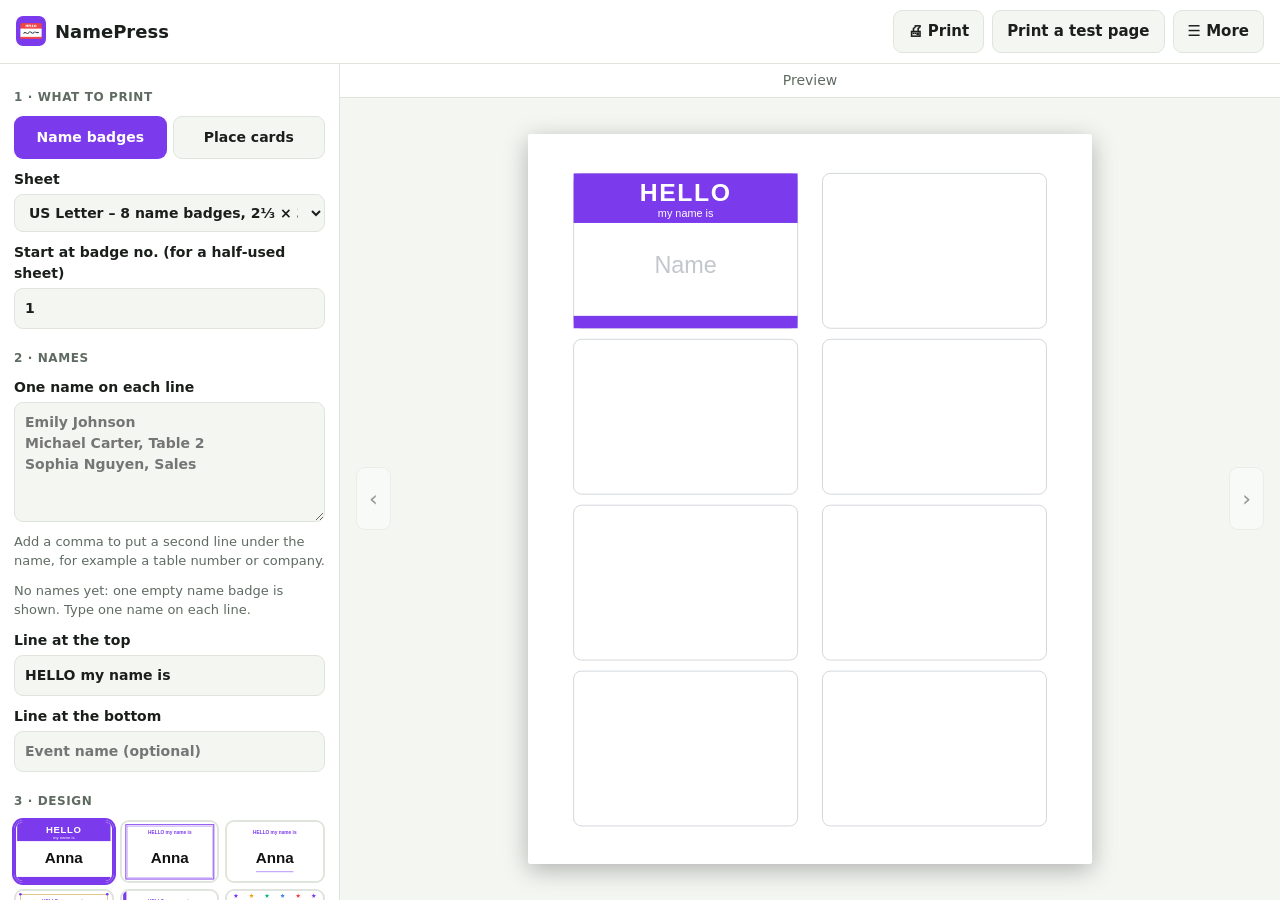
==== index.html @ d2234b7f "NamePress 1.0" ====
<!doctype html>
<html lang="en">
<head>
  <meta charset="utf-8">
  <meta name="viewport" content="width=device-width, initial-scale=1">
  <title>NamePress – Name Tags &amp; Place Cards</title>
  <meta name="description" content="Print name badges on sticker sheets and folded place cards for tables, from a simple list of names. Private and offline.">
  <meta name="theme-color" content="#7c3aed">
  <link rel="manifest" href="manifest.json">
  <link rel="icon" href="icon-192.png">
  <link rel="stylesheet" href="style.css">
  <style id="pageRule"></style>
  <style>.tpls{grid-template-columns:repeat(3,1fr)}.tpls button{aspect-ratio:86/55}</style>
</head>
<body>
  <header class="topbar">
    <div class="brand"><img src="icon-192.png" alt="" width="30" height="30"><span>NamePress</span></div>
    <span class="tree-title"></span>
    <div class="top-btns">
      <button id="printBtn" class="tb">🖨 Print</button>
      <button id="testBtn" class="tb">Print a test page</button>
      <button id="moreBtn" class="tb">☰ More</button>
      <button id="proBtn" class="pro-btn" hidden>★ Get Pro</button>
    </div>
    <div id="menu" class="menu" hidden>
      <button id="ex1">Example: club name badges</button>
      <button id="ex2">Example: wedding place cards</button>
      <button id="resetBtn" class="danger">Start again…</button>
      <a href="help.html" target="_blank" rel="noopener">❓ How to use NamePress</a>
      <a href="mailto:thequan03072002@gmail.com?subject=NamePress%20feedback">✉ Feedback &amp; support</a>
      <a href="https://apps.microsoft.com/detail/9PDLS6TMKHHQ" target="_blank" rel="noopener">More apps: TicketPress raffle tickets</a>
      <a href="https://apps.microsoft.com/detail/9PJZFJ139JC2" target="_blank" rel="noopener">More apps: AddressPress envelope printer</a>
    </div>
    <input id="fileIn" type="file" accept="image/*" hidden>
  </header>

  <main class="layout">
    <aside class="left">
      <h2>1 · What to print</h2>
      <div class="seg3" id="modes" style="grid-template-columns:1fr 1fr">
        <button data-m="tag">Name badges</button>
        <button data-m="card">Place cards</button>
      </div>
      <label class="field">Sheet<select id="sheet"></select></label>
      <label class="field" id="startF">Start at badge no. (for a half-used sheet)<input id="start" type="text" inputmode="numeric" maxlength="2"></label>
      <label class="check" id="bothF"><input id="both" type="checkbox"> Print the name on both sides of the fold</label>

      <h2>2 · Names</h2>
      <label class="field">One name on each line<textarea id="names" placeholder="Emily Johnson&#10;Michael Carter, Table 2&#10;Sophia Nguyen, Sales" spellcheck="false"></textarea></label>
      <p class="hint">Add a comma to put a second line under the name, for example a table number or company.</p>
      <p id="hint" class="hint"></p>
      <label class="field">Line at the top<input id="top" type="text" maxlength="40" placeholder="HELLO my name is"></label>
      <label class="field">Line at the bottom<input id="bottom" type="text" maxlength="50" placeholder="Event name (optional)"></label>

      <h2>3 · Design</h2>
      <div id="tpls" class="tpls"></div>
      <div id="colors" class="swatches"></div>
      <label class="field">Lettering for the name<select id="font"><option value="modern">Modern</option><option value="classic">Classic</option><option value="script">Handwriting</option></select></label>
      <div class="logo-row">
        <button id="logoBtn" class="ghost">Add a logo picture…</button><span class="badge pro-only">PRO</span>
        <button id="logoDel" class="ghost danger" hidden>Remove logo</button>
      </div>

      <div id="offF">
        <h2>If the print is off-centre</h2>
        <div class="two">
          <label class="field">Move right (mm)<input id="dx" type="text" inputmode="decimal" maxlength="5"></label>
          <label class="field">Move down (mm)<input id="dy" type="text" inputmode="decimal" maxlength="5"></label>
        </div>
        <p class="hint">Use minus numbers to move left or up. Try on plain paper first.</p>
      </div>
    </aside>

    <section class="stage">
      <div id="pager" class="pager"></div>
      <div class="preview">
        <button id="prev" class="nav" title="Previous sheet">‹</button>
        <div id="page" style="height:100%;display:flex;align-items:center;justify-content:center;min-width:0;flex:1"></div>
        <button id="next" class="nav" title="Next sheet">›</button>
      </div>
    </section>
  </main>

  <dialog id="proDialog" class="dlg">
    <h2>NamePress Pro</h2>
    <p class="muted">One-time purchase. Yours forever on this Microsoft account. The free version never limits how often you print.</p>
    <ul class="pro-list">
      <li><strong>All 6 designs</strong> <span class="muted">(Free: 3)</span></li>
      <li><strong>Any number of names at a time</strong> – a whole conference or wedding in one go <span class="muted">(Free: 24)</span></li>
      <li><strong>Your own logo</strong> on every badge and card</li>
    </ul>
    <p id="proMsg" class="pro-msg" hidden></p>
    <div class="row-btns">
      <button id="buyBtn" class="primary">Unlock Pro</button>
      <button id="restoreBtn" class="ghost">Restore purchase</button>
      <button id="closePro" class="ghost">Not now</button>
    </div>
  </dialog>

  <div id="toast" class="toast" hidden></div>
  <div id="printArea"></div>
  <script src="app.js"></script>
</body>
</html>
---- style.css ----
:root {
  --bg: #f4f6f2; --card: #ffffff; --text: #1a1f1b; --muted: #5f6b62;
  --line: #dfe5dc; --accent: #7c3aed; --accent-2: #ede4fd; --on-accent: #ffffff; --danger: #b42318;
  color-scheme: light dark;
}
@media (prefers-color-scheme: dark) {
  :root { --bg: #121613; --card: #1b211c; --text: #e9efe9; --muted: #9aa79d;
    --line: #2c362e; --accent: #c4b5fd; --accent-2: #2e1065; --on-accent: #1a0b3d; --danger: #f97066; }
}
* { box-sizing: border-box; }
html, body { height: 100%; }
body { margin: 0; font: 16px/1.5 "Segoe UI", system-ui, sans-serif; background: var(--bg); color: var(--text); display: flex; flex-direction: column; }
[hidden] { display: none !important; }
.topbar { position: relative; display: flex; align-items: center; gap: 14px; padding: 10px 16px; border-bottom: 1px solid var(--line); background: var(--card); }
.brand { display: flex; align-items: center; gap: 9px; font-weight: 700; font-size: 18px; }
.brand img { border-radius: 7px; }
.tree-title { flex: 1; min-width: 120px; font: 600 17px "Segoe UI", system-ui, sans-serif; padding: 8px 10px; border-radius: 9px; border: 1px solid transparent; background: transparent; color: var(--text); }
.tree-title:hover { border-color: var(--line); }
.top-btns { display: flex; gap: 8px; align-items: center; }
button { font: inherit; border-radius: 9px; padding: 9px 14px; cursor: pointer; border: 1px solid transparent; }
button:disabled { opacity: .45; cursor: not-allowed; }
.tb { background: var(--bg); color: var(--text); border-color: var(--line); font-weight: 600; font-size: 15px; }
.tb:hover, .ghost:hover { border-color: var(--accent); }
.primary { background: var(--accent); color: var(--on-accent); font-weight: 700; }
.ghost { background: transparent; color: var(--text); border-color: var(--line); }
.danger { color: var(--danger) !important; }
.pro-btn { background: linear-gradient(135deg, #f59e0b, #ef4444); color: #fff; font-weight: 700; border: 0; }
.pro-btn.is-pro { background: var(--accent-2); color: var(--accent); cursor: default; }
.badge { font-size: 10px; font-weight: 700; background: #f59e0b; color: #1f1503; border-radius: 4px; padding: 1px 5px; margin-left: 4px; vertical-align: 1px; }
body.unlocked .pro-only { display: none; }
.menu { position: absolute; right: 16px; top: 54px; z-index: 20; background: var(--card); border: 1px solid var(--line); border-radius: 12px; padding: 6px; display: flex; flex-direction: column; min-width: 300px; box-shadow: 0 10px 30px rgba(0,0,0,.25); }
.menu button, .menu a { text-align: left; background: transparent; color: var(--text); padding: 10px 12px; border-radius: 8px; text-decoration: none; font-size: 15px; }
.menu button:hover, .menu a:hover { background: var(--accent-2); }

.layout { flex: 1; min-height: 0; display: grid; grid-template-columns: 340px minmax(0, 1fr); }
.left, .right { background: var(--card); padding: 14px; overflow: auto; display: flex; flex-direction: column; gap: 10px; }
.left { border-right: 1px solid var(--line); }
.right { border-left: 1px solid var(--line); }
@media (max-width: 900px) { .layout { grid-template-columns: 1fr; grid-template-rows: auto 60vh auto; } .left { max-height: 160px; } }
input[type=text], input[type=search], select, textarea { font: inherit; padding: 9px 10px; border-radius: 9px; border: 1px solid var(--line); background: var(--bg); color: var(--text); width: 100%; }
input:focus, select:focus, textarea:focus, button:focus-visible { outline: 3px solid var(--accent); outline-offset: 1px; }
textarea { min-height: 70px; resize: vertical; }
.people { list-style: none; margin: 0; padding: 0; display: flex; flex-direction: column; gap: 2px; flex: 1; overflow: auto; }
.people button { width: 100%; text-align: left; background: transparent; color: var(--text); padding: 7px 9px; font-size: 15px; overflow: hidden; text-overflow: ellipsis; white-space: nowrap; }
.people button:hover { background: var(--bg); }
.people button.on { background: var(--accent-2); color: var(--accent); font-weight: 700; }
.people small { color: var(--muted); font-weight: 400; }
.hint { color: var(--muted); font-size: 13px; font-weight: 400; margin: 0; }
.muted { color: var(--muted); }

.stage { position: relative; min-width: 0; min-height: 0; display: flex; flex-direction: column; }
.stagebar { display: flex; justify-content: space-between; align-items: center; gap: 12px; padding: 8px 12px; border-bottom: 1px solid var(--line); background: var(--card); font-size: 14px; }
.stagebar label { display: flex; align-items: center; gap: 8px; color: var(--muted); min-width: 0; }
.stagebar select { width: auto; max-width: 340px; padding: 6px 8px; }
.zoom { display: flex; gap: 4px; }
.zoom button { background: var(--bg); color: var(--text); border-color: var(--line); padding: 5px 12px; font-weight: 700; }
#svg { flex: 1; width: 100%; min-height: 0; cursor: grab; touch-action: none; background: var(--bg); }
#svg.drag { cursor: grabbing; }
#svg .p { cursor: pointer; }
.stage-hint { position: absolute; left: 0; right: 0; bottom: 8px; text-align: center; color: var(--muted); font-size: 13px; margin: 0; pointer-events: none; }

.right h2 { font-size: 20px; margin: 0; }
.field { display: flex; flex-direction: column; gap: 4px; font-weight: 600; font-size: 14px; }
.two { display: grid; grid-template-columns: 1fr 1fr; gap: 8px; }
.seg { display: flex; gap: 0; border: 1px solid var(--line); border-radius: 9px; overflow: hidden; }
.seg button { flex: 1; border-radius: 0; background: var(--bg); color: var(--text); padding: 8px 6px; font-size: 14px; }
.seg button.on { background: var(--accent); color: var(--on-accent); font-weight: 700; }
.photo-row { display: flex; align-items: center; gap: 12px; }
.photo { width: 76px; height: 76px; border-radius: 50%; object-fit: cover; background: var(--accent-2); border: 2px solid var(--line); display: flex; align-items: center; justify-content: center; font-weight: 700; font-size: 24px; color: var(--accent); flex: none; }
.rel { display: grid; grid-template-columns: 1fr 1fr; gap: 8px; }
.rel button { background: var(--accent-2); color: var(--accent); font-weight: 700; font-size: 14px; padding: 10px 6px; }
.rel button:hover { outline: 2px solid var(--accent); }
.rel .wide { grid-column: 1 / -1; }
.check { display: flex; align-items: center; gap: 8px; font-weight: 600; font-size: 14px; }
.check input { width: 18px; height: 18px; accent-color: var(--accent); }
.sect { font-size: 12px; text-transform: uppercase; letter-spacing: .6px; color: var(--muted); margin: 8px 0 0; }
.empty-panel { color: var(--muted); text-align: center; margin-top: 30px; }

.dlg { border: 1px solid var(--line); border-radius: 16px; padding: 24px; background: var(--card); color: var(--text); max-width: 460px; width: calc(100% - 32px); }
.dlg::backdrop { background: rgba(0,0,0,.55); }
.dlg h2 { margin: 0 0 6px; font-size: 22px; }
.dlg .field { margin-top: 12px; }
.row-btns { display: flex; gap: 8px; flex-wrap: wrap; margin-top: 18px; }
.pro-list { padding-left: 20px; line-height: 1.8; }
.pro-msg { background: var(--accent-2); border-radius: 8px; padding: 9px 11px; }
.pick-list { display: flex; flex-direction: column; gap: 8px; margin-top: 12px; }
.pick-list button { background: var(--accent-2); color: var(--accent); font-weight: 700; text-align: left; }
.toast { position: fixed; left: 50%; bottom: 26px; transform: translateX(-50%); background: #1f2937; color: #fff; padding: 11px 18px; border-radius: 10px; z-index: 50; max-width: calc(100% - 24px); }

.left h2 { font-size: 12px; text-transform: uppercase; letter-spacing: .6px; color: var(--muted); margin: 10px 0 0; }
.three { display: grid; grid-template-columns: 1.3fr .8fr 1.2fr; gap: 6px; }
.addrow { display: flex; gap: 6px; }
.addrow input { flex: 1; }
.events { list-style: none; margin: 0; padding: 0; display: flex; flex-direction: column; gap: 2px; }
.events li { display: flex; align-items: center; gap: 8px; padding: 5px 6px; border-radius: 8px; font-size: 14px; }
.events li:hover { background: var(--bg); }
.events .when { color: var(--muted); font-variant-numeric: tabular-nums; min-width: 54px; }
.events .txt { flex: 1; overflow: hidden; text-overflow: ellipsis; white-space: nowrap; }
.events button { background: transparent; color: var(--muted); padding: 2px 8px; border-color: transparent; }
.events button:hover { color: var(--danger); border-color: var(--line); }
.stage { align-items: stretch; background: var(--bg); }
.months { display: flex; gap: 4px; padding: 8px 12px; flex-wrap: wrap; justify-content: center; border-bottom: 1px solid var(--line); background: var(--card); }
.months button { background: var(--bg); color: var(--text); border-color: var(--line); padding: 5px 10px; font-size: 14px; position: relative; }
.months button.on { background: var(--accent); color: var(--on-accent); font-weight: 700; border-color: transparent; }
.months button.has::after { content: ""; position: absolute; right: 3px; top: 3px; width: 6px; height: 6px; border-radius: 50%; background: #f59e0b; }
.preview { flex: 1; min-height: 0; display: flex; align-items: center; justify-content: center; padding: 16px; gap: 10px; }
.preview svg { max-width: 100%; max-height: 100%; width: auto; height: 100%; background: #fff; box-shadow: 0 6px 24px rgba(0,0,0,.28); border-radius: 3px; }
.nav { background: var(--card); color: var(--text); border-color: var(--line); font-size: 22px; padding: 14px 12px; }
.swatches { display: flex; gap: 6px; flex-wrap: wrap; }
.swatches button { width: 30px; height: 30px; border-radius: 50%; padding: 0; border: 3px solid transparent; }
.swatches button.on { border-color: var(--text); }

#printArea { display: none; }
@media print {
  body > *:not(#printArea) { display: none !important; }
  body { background: #fff; display: block; margin: 0; }
  #printArea { display: block; }
  #printArea svg { display: block; width: 100vw; height: 100vh; page-break-after: always; break-after: page; }
}
.seg3 { display: grid; grid-template-columns: 1fr 1fr 1fr; gap: 6px; }
.seg3 button { background: var(--bg); color: var(--text); border-color: var(--line); padding: 10px 4px; font-size: 14px; font-weight: 600; }
.seg3 button.on { background: var(--accent); color: var(--on-accent); border-color: transparent; }
#words { min-height: 220px; font-size: 16px; line-height: 1.45; flex: 1; }
.pager { text-align: center; padding: 6px; color: var(--muted); font-size: 14px; background: var(--card); border-bottom: 1px solid var(--line); }
.warn { background: var(--accent-2); border-radius: 8px; padding: 8px 10px; font-size: 13px; margin: 0; }
.contacts { flex: none; min-height: 46px; list-style: none; margin: 0; padding: 0; display: flex; flex-direction: column; gap: 2px; max-height: 260px; overflow: auto; border: 1px solid var(--line); border-radius: 9px; }
.contacts li { display: flex; align-items: center; gap: 8px; padding: 6px 8px; font-size: 15px; }
.contacts li:hover { background: var(--bg); }
.contacts input { width: 18px; height: 18px; accent-color: var(--accent); flex: none; }
.contacts .nm { flex: 1; overflow: hidden; text-overflow: ellipsis; white-space: nowrap; cursor: pointer; }
.contacts small { color: var(--muted); }
.contacts button { background: transparent; color: var(--muted); padding: 2px 8px; border-color: transparent; }
.contacts button:hover { color: var(--danger); border-color: var(--line); }
.contacts .none { color: var(--muted); padding: 14px; text-align: center; }
.preview svg { height: auto; max-height: 100%; }
#ret { min-height: 84px; }
#cAddr { min-height: 110px; }
.tpls { display: grid; grid-template-columns: repeat(4, 1fr); gap: 6px; }
.tpls button { padding: 0; background: #fff; border: 2px solid var(--line); overflow: hidden; position: relative; aspect-ratio: 4/3; }
.tpls button.on { border-color: var(--accent); outline: 2px solid var(--accent); }
.tpls button svg { width: 100%; height: 100%; display: block; }
.tpls .badge { position: absolute; right: 2px; top: 2px; margin: 0; }
#names { min-height: 120px; }
#reason { min-height: 64px; }
.logo-row { display: flex; gap: 8px; align-items: center; flex-wrap: wrap; }
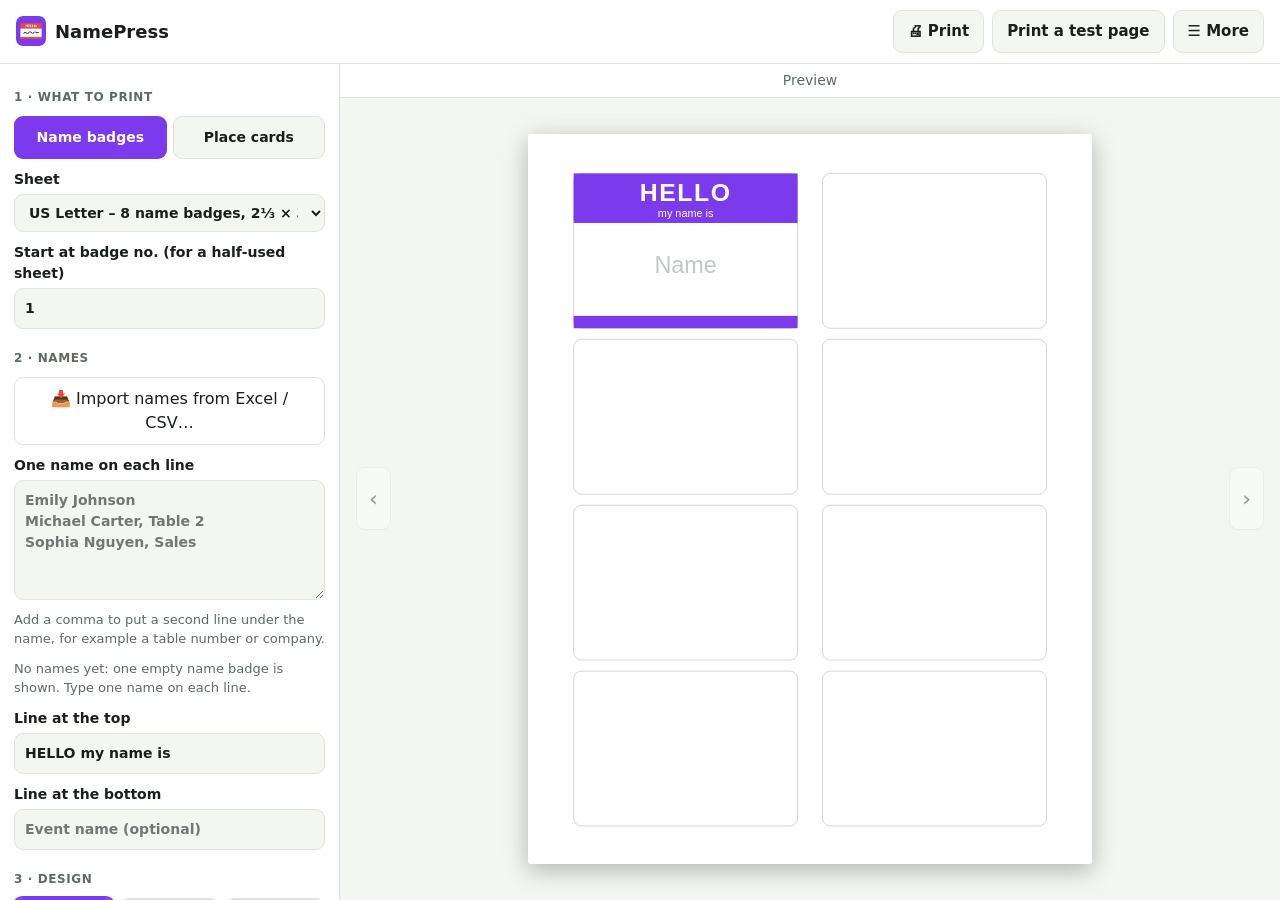
==== commit 3b6553c6: "Import names from Excel/CSV" ====
--- a/index.html
+++ b/index.html
@@ -46,6 +46,7 @@
       <label class="check" id="bothF"><input id="both" type="checkbox"> Print the name on both sides of the fold</label>
 
       <h2>2 · Names</h2>
+      <button id="importBtn" class="ghost" type="button">📥 Import names from Excel / CSV…</button>
       <label class="field">One name on each line<textarea id="names" placeholder="Emily Johnson&#10;Michael Carter, Table 2&#10;Sophia Nguyen, Sales" spellcheck="false"></textarea></label>
       <p class="hint">Add a comma to put a second line under the name, for example a table number or company.</p>
       <p id="hint" class="hint"></p>
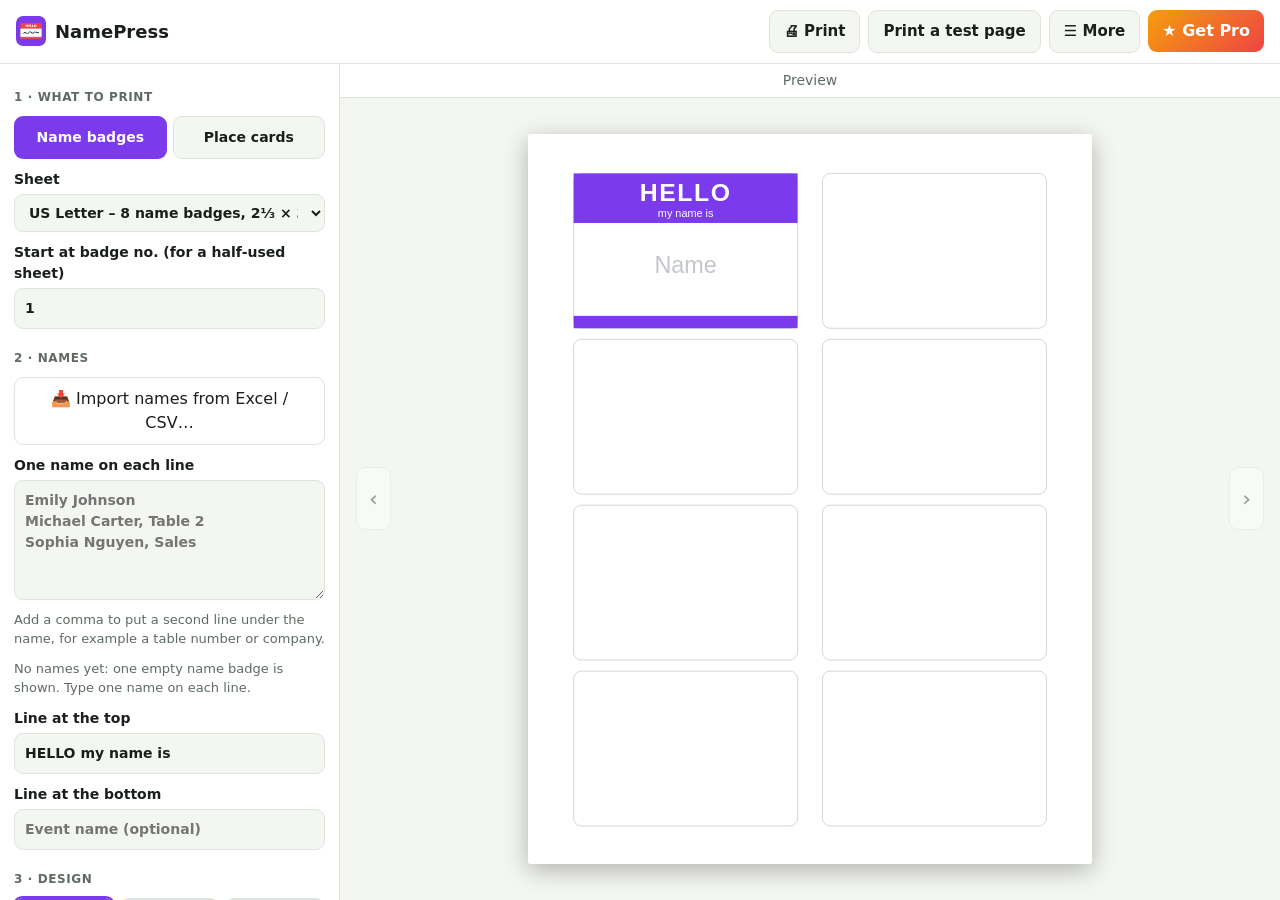
==== commit 4bc3ec67: "Harden Pro check, close side doors, feedback note" ====
--- a/index.html
+++ b/index.html
@@ -70,6 +70,7 @@
         </div>
         <p class="hint">Use minus numbers to move left or up. Try on plain paper first.</p>
       </div>
+      <p class="feedback">💬 Something not working the way you want? Tell me – <a href="mailto:thequan03072002@gmail.com?subject=NamePress%20feedback">thequan03072002@gmail.com</a>. I read every message and improve the app.</p>
     </aside>
 
     <section class="stage">
@@ -90,9 +91,10 @@
       <li><strong>Any number of names at a time</strong> – a whole conference or wedding in one go <span class="muted">(Free: 24)</span></li>
       <li><strong>Your own logo</strong> on every badge and card</li>
     </ul>
+    <p class="feedback">💬 Something not working the way you want? Tell me – <a href="mailto:thequan03072002@gmail.com?subject=NamePress%20feedback">thequan03072002@gmail.com</a>. I read every message and improve the app.</p>
     <p id="proMsg" class="pro-msg" hidden></p>
     <div class="row-btns">
-      <button id="buyBtn" class="primary">Unlock Pro</button>
+      <button id="buyBtn" class="primary" autofocus>Unlock Pro</button>
       <button id="restoreBtn" class="ghost">Restore purchase</button>
       <button id="closePro" class="ghost">Not now</button>
     </div>
--- a/style.css
+++ b/style.css
@@ -37,6 +37,7 @@
 .left { border-right: 1px solid var(--line); }
 .right { border-left: 1px solid var(--line); }
 @media (max-width: 900px) { .layout { grid-template-columns: 1fr; grid-template-rows: auto 60vh auto; } .left { max-height: 160px; } }
+@media (max-width: 640px) { .topbar { flex-wrap: wrap; gap: 8px; padding: 8px 10px; } .tree-title:empty { display: none; } .top-btns { flex-wrap: wrap; margin-left: auto; } .tb { font-size: 14px; padding: 7px 10px; } .left { max-height: 45vh; } }
 input[type=text], input[type=search], select, textarea { font: inherit; padding: 9px 10px; border-radius: 9px; border: 1px solid var(--line); background: var(--bg); color: var(--text); width: 100%; }
 input:focus, select:focus, textarea:focus, button:focus-visible { outline: 3px solid var(--accent); outline-offset: 1px; }
 textarea { min-height: 70px; resize: vertical; }
@@ -143,3 +144,7 @@
 #names { min-height: 120px; }
 #reason { min-height: 64px; }
 .logo-row { display: flex; gap: 8px; align-items: center; flex-wrap: wrap; }
+
+/* feedback note */
+.feedback { color: var(--muted); font-size: 12px; line-height: 1.45; margin: 12px 0 0; overflow-wrap: anywhere; }
+.feedback a { color: inherit; text-decoration: underline; }
